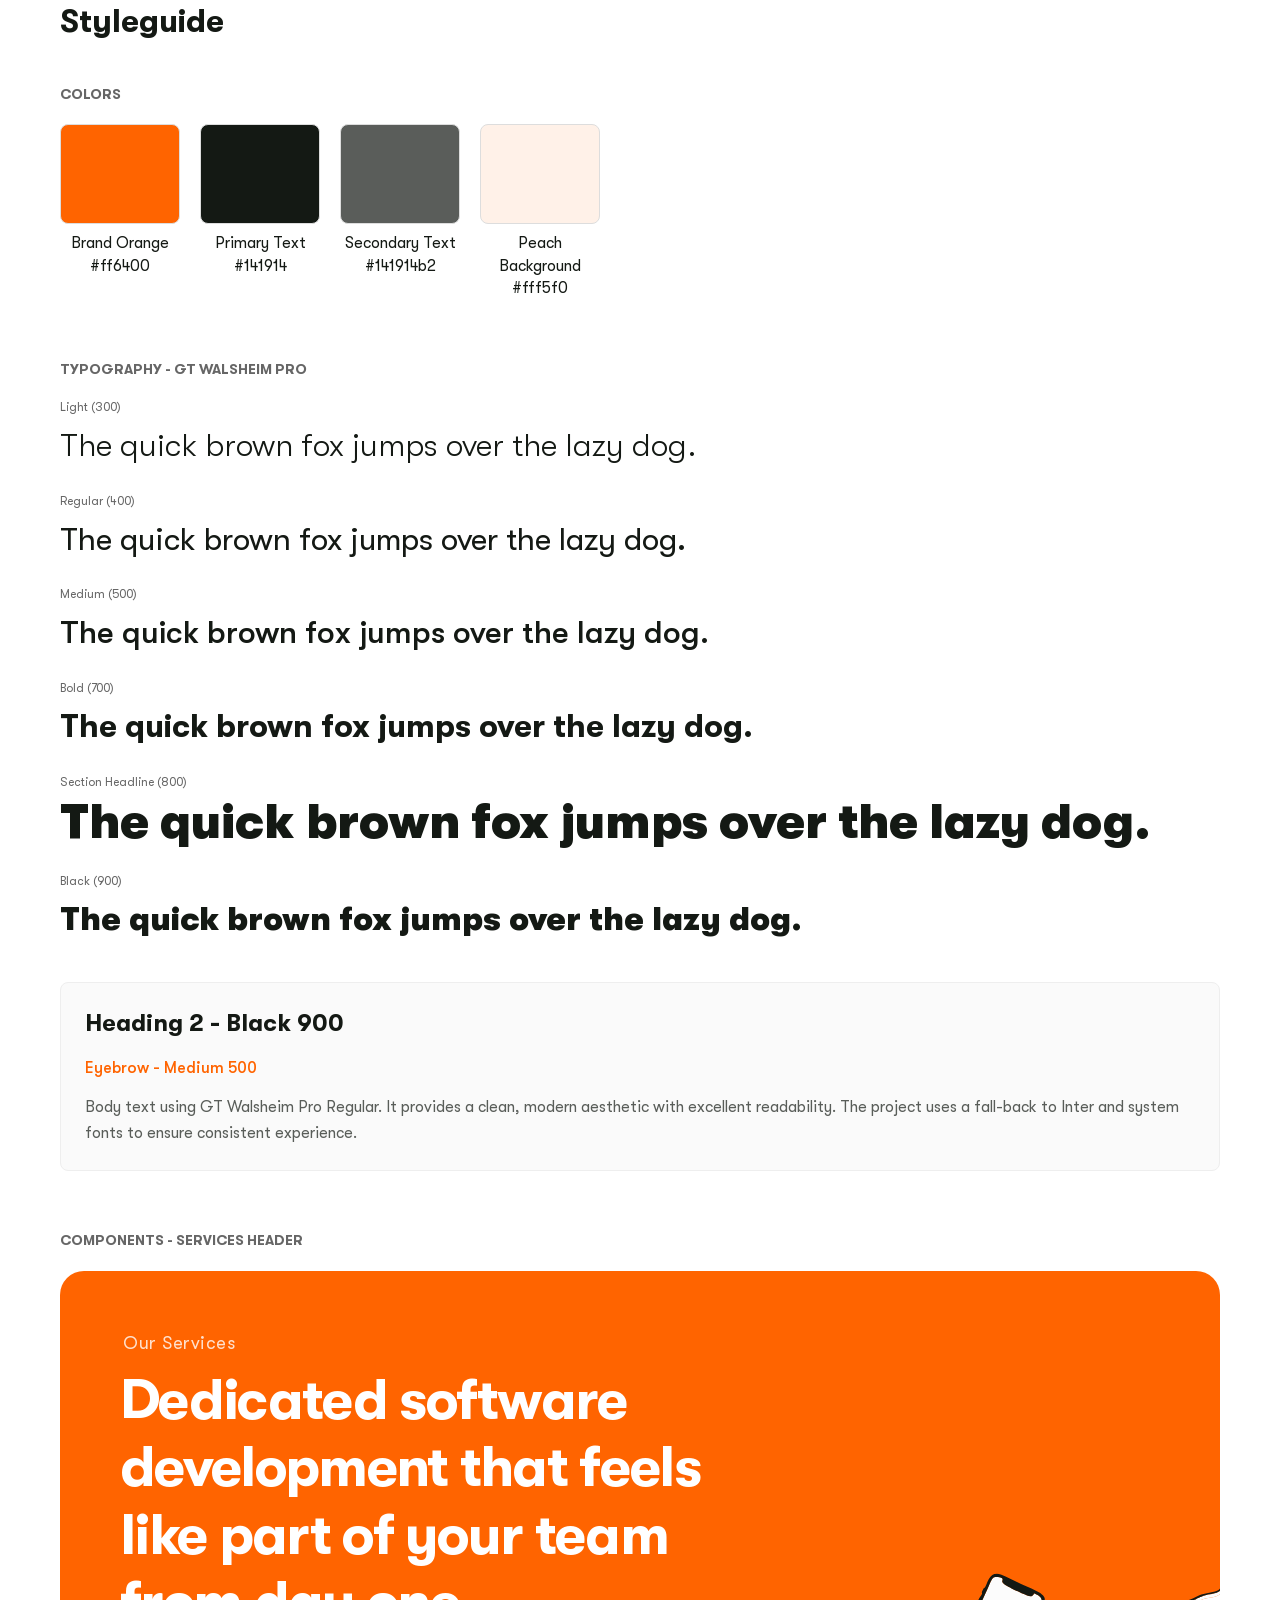
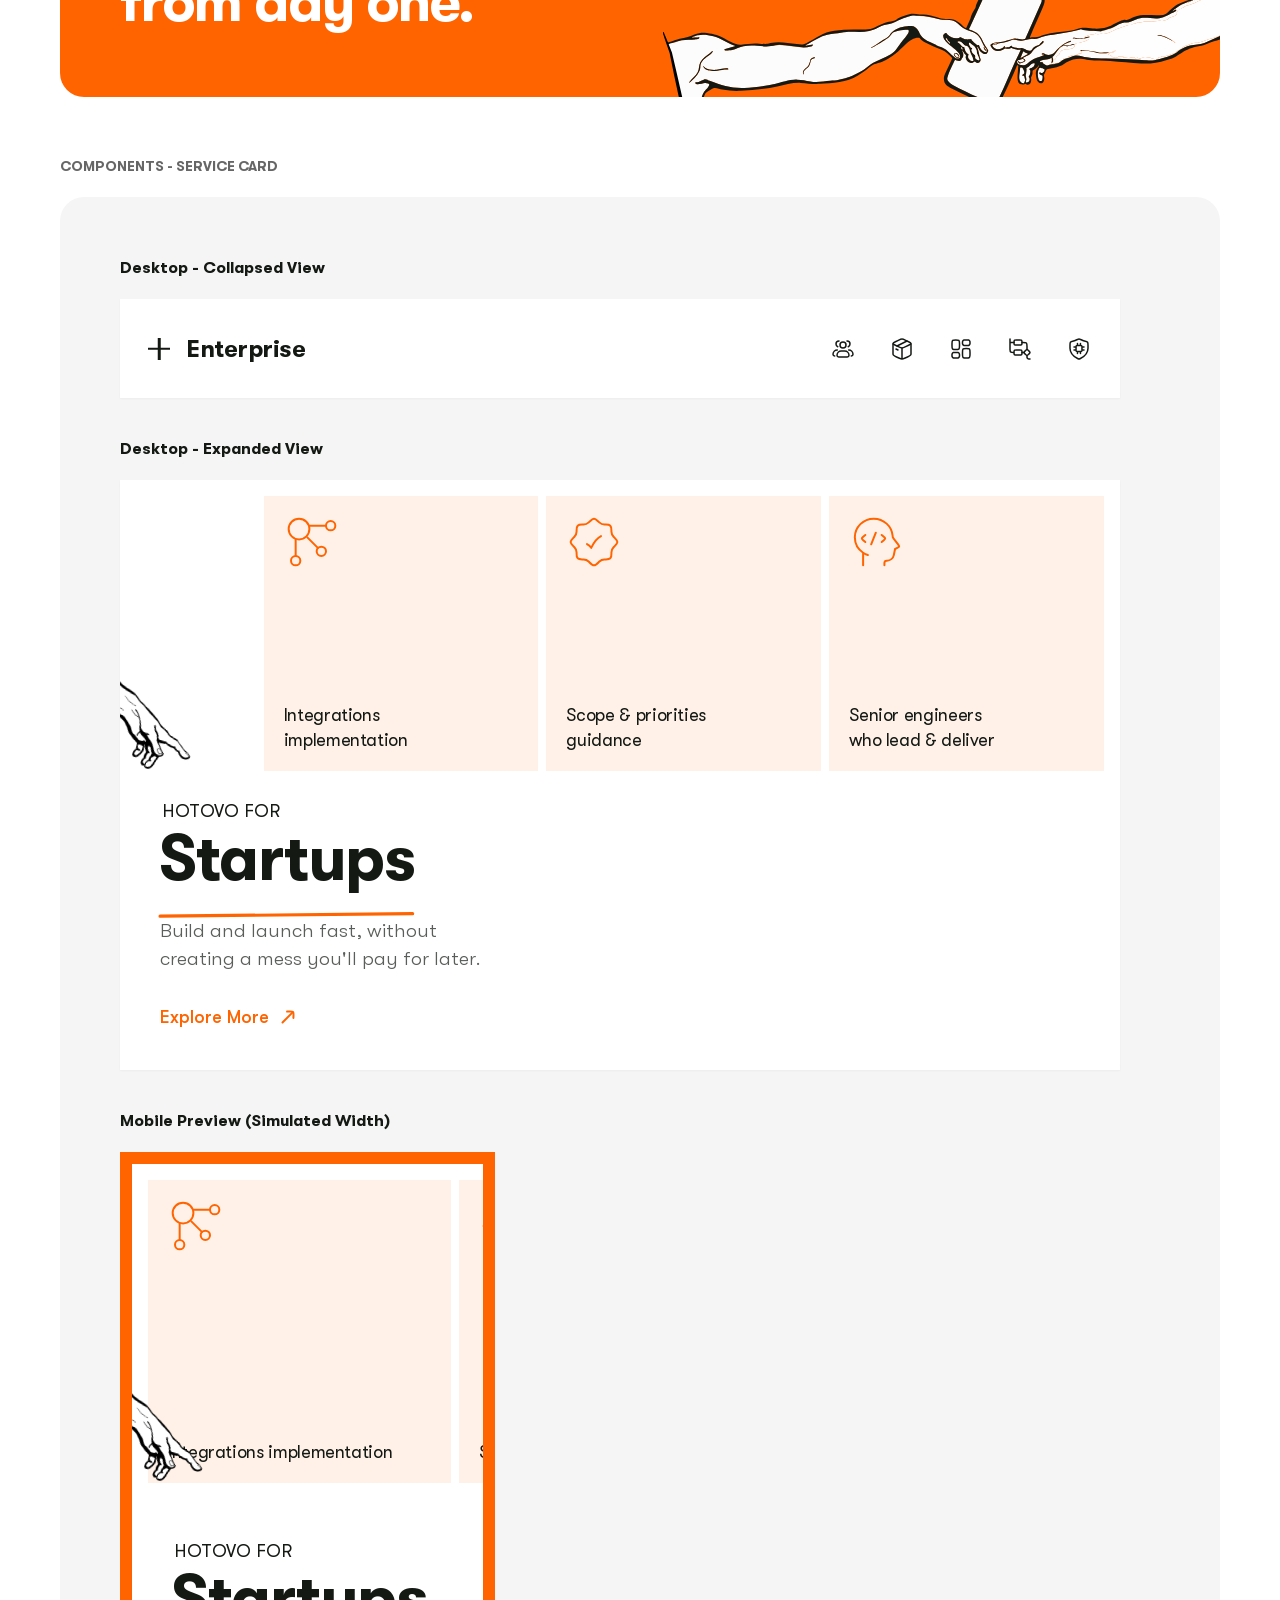
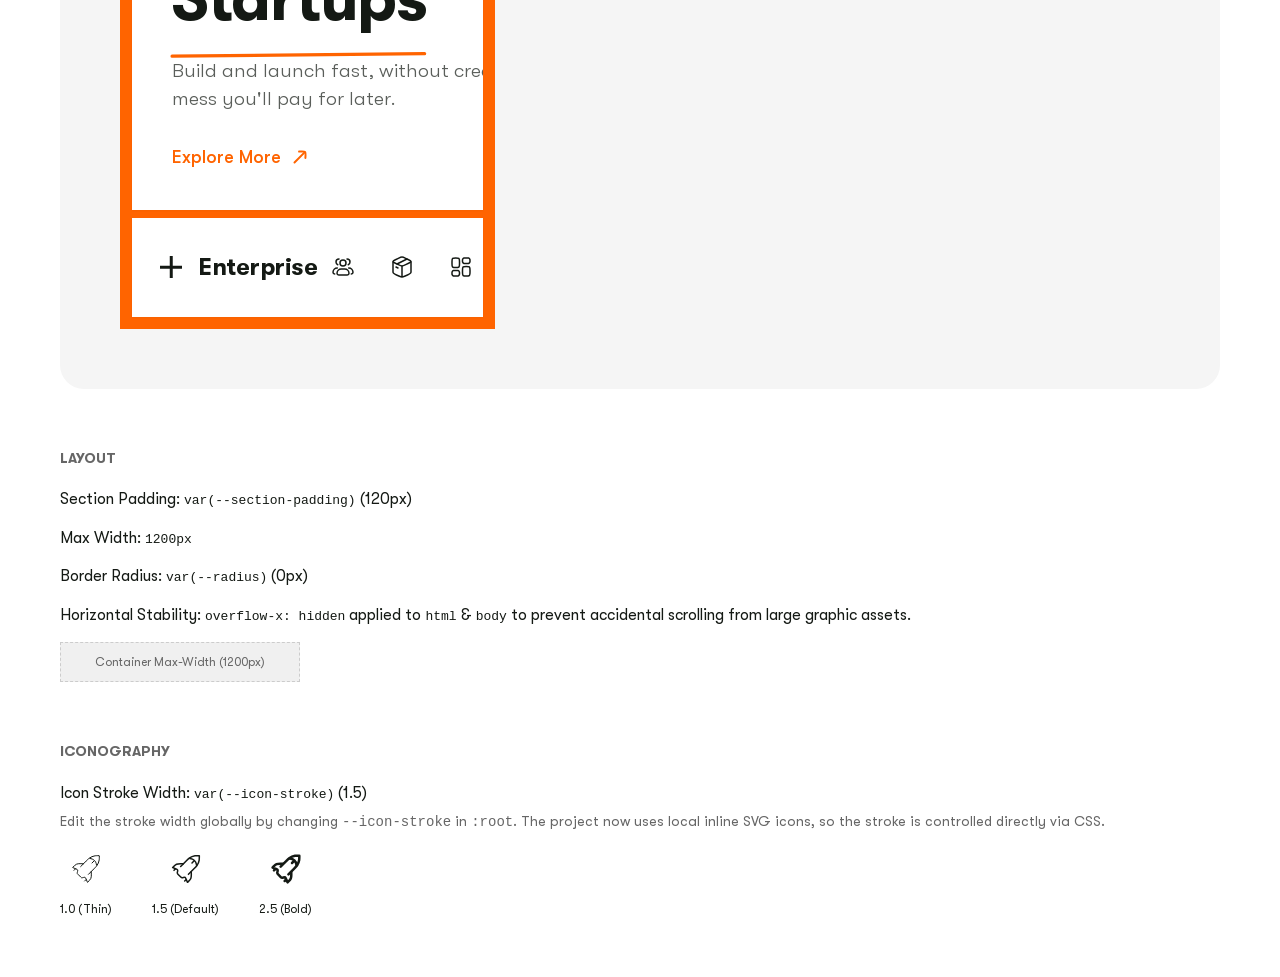
==== styleguide.html @ 2b681d63 "initial commit: Hotovo Web Prototypes" ====
<!DOCTYPE html>
<html lang="en">

<head>
    <meta charset="UTF-8">
    <meta name="viewport" content="width=device-width, initial-scale=1.0">
    <title>Styleguide - Hotovo Service Card</title>
    <link rel="stylesheet" href="styles.css">
    <style>
        .styleguide-section {
            margin-bottom: 60px;
        }

        .color-palette {
            display: flex;
            gap: 20px;
            margin-top: 20px;
        }

        .color-swatch {
            width: 120px;
            text-align: center;
        }

        .color-box {
            width: 100%;
            height: 100px;
            border-radius: 8px;
            border: 1px solid #ddd;
            margin-bottom: 8px;
        }

        .color-box.orange {
            background: var(--brand-orange);
        }

        .color-box.primary {
            background: var(--content-primary);
        }

        .color-box.secondary {
            background: var(--content-secondary);
        }

        .color-box.peach {
            background: var(--bg-peach);
        }

        .preview-container {
            background: #f5f5f5;
            padding: 60px;
            border-radius: 24px;
            display: flex;
            flex-direction: column;
            gap: 40px;
            align-items: center;
        }

        h1 {
            margin-bottom: 40px;
        }

        h3 {
            margin-bottom: 20px;
            color: #666;
            font-size: 14px;
            text-transform: uppercase;
        }
    </style>
</head>

<body>
    <div class="container">
        <h1>Styleguide</h1>

        <section class="styleguide-section">
            <h3>Colors</h3>
            <div class="color-palette">
                <div class="color-swatch">
                    <div class="color-box orange"></div>
                    <p>Brand Orange<br>#ff6400</p>
                </div>
                <div class="color-swatch">
                    <div class="color-box primary"></div>
                    <p>Primary Text<br>#141914</p>
                </div>
                <div class="color-swatch">
                    <div class="color-box secondary"></div>
                    <p>Secondary Text<br>#141914b2</p>
                </div>
                <div class="color-swatch">
                    <div class="color-box peach"></div>
                    <p>Peach Background<br>#fff5f0</p>
                </div>
            </div>
        </section>

        <section class="styleguide-section">
            <h3>Typography - GT Walsheim Pro</h3>
            <div style="margin-top: 20px; display: flex; flex-direction: column; gap: 24px;">
                <div>
                    <p style="font-size: 12px; color: #666; margin-bottom: 8px;">Light (300)</p>
                    <div style="font-weight: 300; font-size: 32px;">The quick brown fox jumps over the lazy dog.</div>
                </div>
                <div>
                    <p style="font-size: 12px; color: #666; margin-bottom: 8px;">Regular (400)</p>
                    <div style="font-weight: 400; font-size: 32px;">The quick brown fox jumps over the lazy dog.</div>
                </div>
                <div>
                    <p style="font-size: 12px; color: #666; margin-bottom: 8px;">Medium (500)</p>
                    <div style="font-weight: 500; font-size: 32px;">The quick brown fox jumps over the lazy dog.</div>
                </div>
                <div>
                    <p style="font-size: 12px; color: #666; margin-bottom: 8px;">Bold (700)</p>
                    <div style="font-weight: 700; font-size: 32px;">The quick brown fox jumps over the lazy dog.</div>
                </div>
                <div>
                    <p style="font-size: 12px; color: #666; margin-bottom: 8px;">Section Headline (800)</p>
                    <div style="font-weight: 800; font-size: 48px; line-height: 1.05;">The quick brown fox jumps over the lazy dog.</div>
                </div>
                <div>
                    <p style="font-size: 12px; color: #666; margin-bottom: 8px;">Black (900)</p>
                    <div style="font-weight: 900; font-size: 32px;">The quick brown fox jumps over the lazy dog.</div>
                </div>
            </div>

            <div style="margin-top: 40px; padding: 24px; background: #fafafa; border-radius: 8px; border: 1px solid #eee;">
                <h2 style="margin-bottom: 16px;">Heading 2 - Black 900</h2>
                <h4 style="margin-bottom: 16px; font-weight: 500; color: var(--brand-orange);">Eyebrow - Medium 500</h4>
                <p style="line-height: 1.6; color: var(--content-secondary);">
                    Body text using GT Walsheim Pro Regular. It provides a clean, modern aesthetic with excellent readability. 
                    The project uses a fall-back to Inter and system fonts to ensure consistent experience.
                </p>
            </div>
        </section>

        <section class="styleguide-section">
            <h3>Components - Services Header</h3>
            <div style="background: var(--brand-orange); padding: 60px; border-radius: 24px; overflow: hidden; position: relative;">
                <div style="max-width: 600px; position: relative; z-index: 2;">
                    <span class="eyebrow white">Our Services</span>
                    <h2 class="section-headline white">Dedicated software development that feels like part of your team from day one.</h2>
                </div>
                <div style="position: absolute; right: -50px; bottom: -20px; opacity: 1; transform: rotate(-10deg);">
                    <img src="assets/peaking-hands-vector.svg" alt="" style="width: 600px;">
                </div>
            </div>
        </section>

        <section class="styleguide-section">
            <h3>Components - Service Card</h3>
            <div class="preview-container">
                <div style="width: 100%;">
                    <h4 style="margin-bottom: 20px;">Desktop - Collapsed View</h4>
                    <article class="service" data-audience="enterprise" data-theme="blue" style="max-width: 1000px;">
                        <button class="service-header" aria-expanded="false">
                            <span class="service-header-title">
                                <span class="plus" aria-hidden="true"></span>
                                <span class="service-label">Enterprise</span>
                            </span>
                            <span class="service-icons" aria-hidden="true">
                                <span class="mini-tile"><i class="hgi hgi-stroke hgi-rounded hgi-user-group-03"></i></span>
                                <span class="mini-tile"><i class="hgi hgi-stroke hgi-rounded hgi-package"></i></span>
                                <span class="mini-tile"><i class="hgi hgi-stroke hgi-rounded hgi-dashboard-square-02"></i></span>
                                <span class="mini-tile"><i class="hgi hgi-stroke hgi-rounded hgi-workflow-square-01"></i></span>
                                <span class="mini-tile"><i class="hgi hgi-stroke hgi-rounded hgi-ai-security-01"></i></span>
                            </span>
                        </button>
                    </article>
                </div>

                <div style="width: 100%;">
                    <h4 style="margin-bottom: 20px;">Desktop - Expanded View</h4>
                    <article class="service is-expanded" data-audience="startups" data-theme="orange" style="max-width: 1000px;">
                        <div class="service-body">
                            <div class="service-grid">
                                <div class="service-intro">
                                    <img class="hand" src="assets/hand.png" alt="">
                                    <div class="eyebrow">HOTOVO FOR</div>
                                    <h2 class="headline">Startups<svg class="stroke-svg" viewBox="0 0 201.65 21.6503"><path class="stroke-path" d="M0 12 L200 10" stroke="currentColor" stroke-width="2.5" stroke-linecap="round" /></svg></h2>
                                    <p class="description">Build and launch fast, without creating a mess you'll pay for later.</p>
                                    <a href="#" class="explore-btn">Explore More <i class="hgi hgi-stroke hgi-rounded hgi-arrow-up-right-01"></i></a>
                                </div>
                                <div class="tile tile-1"><i class="hgi hgi-stroke hgi-rounded hgi-chart-relationship"></i><span>Integrations<br>implementation</span></div>
                                <div class="tile tile-2"><i class="hgi hgi-stroke hgi-rounded hgi-checkmark-badge-01"></i><span>Scope &amp; priorities<br>guidance</span></div>
                                <div class="tile tile-3"><i class="hgi hgi-stroke hgi-rounded hgi-developer"></i><span>Senior engineers<br>who lead &amp; deliver</span></div>
                            </div>
                        </div>
                    </article>
                </div>

                <div style="width: 100%;">
                    <h4 style="margin-bottom: 20px;">Mobile Preview (Simulated Width)</h4>
                    <div style="max-width: 375px; background: #ff6400; padding: 12px; border-radius: 0;">
                        <article class="service is-expanded" data-audience="startups" data-theme="orange">
                            <div class="service-body">
                                <div class="service-grid">
                                    <div class="service-intro">
                                        <img class="hand" src="assets/hand.png" alt="">
                                        <div class="eyebrow">HOTOVO FOR</div>
                                        <h2 class="headline">Startups<svg class="stroke-svg" viewBox="0 0 201.65 21.6503"><path class="stroke-path" d="M0 12 L200 10" stroke="currentColor" stroke-width="2.5" stroke-linecap="round" /></svg></h2>
                                        <p class="description">Build and launch fast, without creating a mess you'll pay for later.</p>
                                        <a href="#" class="explore-btn">Explore More <i class="hgi hgi-stroke hgi-rounded hgi-arrow-up-right-01"></i></a>
                                    </div>
                                    <div class="tile"><i class="hgi hgi-stroke hgi-rounded hgi-chart-relationship"></i><span>Integrations implementation</span></div>
                                    <div class="tile"><i class="hgi hgi-stroke hgi-rounded hgi-checkmark-badge-01"></i><span>Scope &amp; priorities guidance</span></div>
                                    <div class="tile"><i class="hgi hgi-stroke hgi-rounded hgi-developer"></i><span>Senior engineers who lead &amp; deliver</span></div>
                                </div>
                            </div>
                        </article>
                        
                        <article class="service" data-audience="enterprise" data-theme="blue" style="margin-top: 8px;">
                            <button class="service-header" aria-expanded="false">
                                <span class="service-header-title">
                                    <span class="plus" aria-hidden="true"></span>
                                    <span class="service-label">Enterprise</span>
                                </span>
                                <span class="service-icons" aria-hidden="true">
                                    <span class="mini-tile"><i class="hgi hgi-stroke hgi-rounded hgi-user-group-03"></i></span>
                                    <span class="mini-tile"><i class="hgi hgi-stroke hgi-rounded hgi-package"></i></span>
                                    <span class="mini-tile"><i class="hgi hgi-stroke hgi-rounded hgi-dashboard-square-02"></i></span>
                                </span>
                            </button>
                        </article>
                    </div>
                </div>
            </div>
        </section>
            <section class="styleguide-section">
                <h3>Layout</h3>
                <div style="margin-top: 20px; display: flex; flex-direction: column; gap: 16px;">
                    <p>Section Padding: <code>var(--section-padding)</code> (120px)</p>
                    <p>Max Width: <code>1200px</code></p>
                    <p>Border Radius: <code>var(--radius)</code> (0px)</p>
                    <p>Horizontal Stability: <code>overflow-x: hidden</code> applied to <code>html</code> &amp; <code>body</code> to prevent accidental scrolling from large graphic assets.</p>
                    <div
                        style="height: 40px; width: 240px; background: #f0f0f0; border: 1px dashed #ccc; border-radius: var(--radius); display: flex; align-items: center; justify-content: center; color: #666; font-size: 12px;">
                        Container Max-Width (1200px)
                    </div>
                </div>
            </section>

            <section class="styleguide-section">
                <h3>Iconography</h3>
                <div style="margin-top: 20px;">
                    <p>Icon Stroke Width: <code>var(--icon-stroke)</code> (1.5)</p>
                    <p style="font-size: 14px; color: #666; margin-top: 8px;">
                        Edit the stroke width globally by changing <code>--icon-stroke</code> in <code>:root</code>.
                        The project now uses local inline SVG icons, so the stroke is controlled directly via CSS.
                    </p>
                    <div style="display: flex; gap: 40px; margin-top: 20px; align-items: center;">
                        <div style="text-align: center;">
                            <div style="font-size: 32px;"><i class="hgi hgi-stroke hgi-rounded hgi-rocket" style="--icon-stroke: 1;"></i></div>
                            <p style="font-size: 12px; margin-top: 4px;">1.0 (Thin)</p>
                        </div>
                        <div style="text-align: center;">
                            <div style="font-size: 32px;"><i class="hgi hgi-stroke hgi-rounded hgi-rocket" style="--icon-stroke: 1.5;"></i></div>
                            <p style="font-size: 12px; margin-top: 4px;">1.5 (Default)</p>
                        </div>
                        <div style="text-align: center;">
                            <div style="font-size: 32px;"><i class="hgi hgi-stroke hgi-rounded hgi-rocket" style="--icon-stroke: 2.5;"></i></div>
                            <p style="font-size: 12px; margin-top: 4px;">2.5 (Bold)</p>
                        </div>
                    </div>
                </div>
            </section>
        </div>
        <script src="assets/hugeicons.js"></script>
    </body>

</html>
---- styles.css ----
@font-face {
    font-family: 'GT Walsheim Pro';
    src: url('./assets/font/%20GT%20Walsheim%20Pro%20-nolicense/GTWalsheimPro-Thin.ttf') format('truetype');
    font-weight: 100;
    font-style: normal;
}

@font-face {
    font-family: 'GT Walsheim Pro';
    src: url('./assets/font/%20GT%20Walsheim%20Pro%20-nolicense/GTWalsheimPro-Light.ttf') format('truetype');
    font-weight: 300;
    font-style: normal;
}

@font-face {
    font-family: 'GT Walsheim Pro';
    src: url('./assets/font/%20GT%20Walsheim%20Pro%20-nolicense/GTWalsheimPro-Regular.ttf') format('truetype');
    font-weight: 400;
    font-style: normal;
}

@font-face {
    font-family: 'GT Walsheim Pro';
    src: url('./assets/font/%20GT%20Walsheim%20Pro%20-nolicense/GTWalsheimPro-Medium.ttf') format('truetype');
    font-weight: 500;
    font-style: normal;
}

@font-face {
    font-family: 'GT Walsheim Pro';
    src: url('./assets/font/%20GT%20Walsheim%20Pro%20-nolicense/GTWalsheimPro-Bold.ttf') format('truetype');
    font-weight: 700;
    font-style: normal;
}

@font-face {
    font-family: 'GT Walsheim Pro';
    src: url('./assets/font/%20GT%20Walsheim%20Pro%20-nolicense/GTWalsheimPro-Black.ttf') format('truetype');
    font-weight: 900;
    font-style: normal;
}

@font-face {
    font-family: 'GT Walsheim Pro Ultra';
    src: url('./assets/font/%20GT%20Walsheim%20Pro%20-nolicense/GTWalsheimPro-UltraBold.ttf') format('truetype');
    font-weight: 800;
    font-style: normal;
}

:root {
    --brand-orange: #ff6400;
    --content-primary: #141914;
    --content-secondary: rgba(20, 25, 20, 0.7);
    --bg-white: #ffffff;
    --bg-peach: #fff1e8;
    --bg-chip: #f3f3f3;
    --border: rgba(20, 25, 20, 0.08);
    --radius: 0px;
    --font: 'GT Walsheim Pro', system-ui, -apple-system, sans-serif;
    --font-display: 'GT Walsheim Pro Ultra', 'GT Walsheim Pro', 'Inter', system-ui, -apple-system, sans-serif;
    --section-padding: 120px;
    --icon-stroke: 2;
    --icon-stroke-small: 1.5;
}

* {
    margin: 0;
    padding: 0;
    box-sizing: border-box;
}

html,
body {
    margin: 0;
    padding: 0;
    overflow-x: hidden;
    width: 100%;
    position: relative;
}

body {
    font-family: var(--font);
    color: var(--content-primary);
    background: #ffffff;
    line-height: 1.4;
    -webkit-font-smoothing: antialiased;
    min-height: 100vh;
}

body,
button,
input,
textarea,
select {
    font-family: var(--font);
}

.hero {
    min-height: 420px;
    background: #141914;
    display: flex;
    align-items: center;
    padding: 80px 0 96px;
}

.hero-container {
    width: 100%;
}

.services-section {
    background: var(--section-bg, #ffffff);
    transition: background 0.5s ease;
    padding: var(--section-padding) 0 180px;
}

.services-header-intro {
    padding-bottom: 20px;
    position: relative;
    overflow: visible;
}

.header-container {
    position: relative;
    z-index: 2;
}

.header-content {
    max-width: 900px;
    position: relative;
    z-index: 5;
    will-change: transform;
    padding-top: 16px;
}

.services-metrics {
    position: relative;
    z-index: 2;
    padding: 24px 0 0;
    display: flex;
    justify-content: space-between;
    align-items: flex-end;
    gap: 32px;
}

.metrics-copy {
    flex: 0 0 40%;
    max-width: 40%;
}

.metrics-kicker {
    font-family: var(--font);
    font-size: 13px;
    font-weight: 500;
    letter-spacing: 0.14em;
    text-transform: uppercase;
    color: rgba(255, 255, 255, 0.58);
    margin-bottom: 14px;
}

.metrics-headline {
    color: #ffffff;
    font-family: var(--font);
    font-size: 40px;
    line-height: 1.2;
    letter-spacing: -0.02em;
    font-weight: 600;
    max-width: 16ch;
    margin: 0;
}

.metrics-grid {
    display: grid;
    grid-template-columns: repeat(3, minmax(0, 1fr));
    gap: 16px;
    align-items: end;
    flex: 0 0 60%;
    max-width: 640px;
}

.metric-card {
    min-height: 148px;
    display: flex;
    flex-direction: column;
    justify-content: flex-end;
}

.metric-label {
    color: rgba(255, 255, 255, 0.72);
    font-family: var(--font);
    font-size: 15px;
    line-height: 1.35;
    margin-bottom: 16px;
}

.metric-value {
    display: flex;
    align-items: baseline;
    gap: 10px;
    color: var(--brand-orange);
    font-family: var(--font);
    font-size: 56px;
    line-height: 0.92;
    letter-spacing: -0.01em;
    font-weight: 700;
}

.count-up {
    display: inline-block;
    min-width: 0em;
}

.metric-unit {
    font-size: 32px;
    font-weight: 400;
}

.eyebrow.white {
    color: rgba(255, 255, 255, 0.8);
}

.section-headline {
    font-family: var(--font);
    font-size: 48px;
    font-weight: 600;
    line-height: 1.05;
    letter-spacing: -0.03em;
    margin-top: 12px;
}

.section-headline.white {
    color: #ffffff;
    font-size: 56px;
    line-height: 1.2;
}

.header-visual {
    position: relative;
    height: 320px;
    margin-top: -18px;
    pointer-events: none;
    z-index: 10;
}

.hands-container {
    position: absolute;
    width: 100%;
    left: 50%;
    transform: translateX(-50%);
    bottom: -80px;
    height: 400px;
    display: flex;
    justify-content: center;
    align-items: flex-end;
    will-change: transform;
}

.hands-graphic {
    width: 1600px;
    max-width: none;
    height: auto;
    position: absolute;
    bottom: 0;
    left: 50%;
    transform: translateX(-50%);
}

.services-section[data-theme="orange"] {
    --section-bg: #ff6400;
}

.services-section[data-theme="blue"] {
    --section-bg: #00b9ff;
}

.services-section[data-theme="yellow"] {
    --section-bg: #ffcc00;
}

.our-work {
    min-height: 400px;
    background: #E7DEDB;
}

.service[data-theme="orange"] .tile {
    background: #fff1e8;
}

.service[data-theme="blue"] .tile {
    background: #ebf9ff;
}

.service[data-theme="yellow"] .tile {
    background: #fff8d9;
}

.service[data-theme="orange"] .explore-btn {
    color: #ff6400;
}

.service[data-theme="blue"] .explore-btn {
    color: #00b9ff;
}

.service[data-theme="yellow"] .explore-btn {
    color: #e6a900;
}

.service[data-theme="orange"] .stroke {
    filter: none;
}

.service[data-theme="blue"] .stroke {
    filter: hue-rotate(165deg) saturate(2);
}

.service[data-theme="yellow"] .stroke {
    filter: hue-rotate(30deg) saturate(1.4) brightness(1.1);
}

.container {
    max-width: 1200px;
    margin: 0 auto;
    padding: 0 20px;
}

.services {
    display: flex;
    flex-direction: column;
    gap: 8px;
    will-change: transform;
    position: relative;
    z-index: 20;
}

.service {
    background: var(--bg-white);
    border-radius: var(--radius);
    overflow: hidden;
    box-shadow: 0 1px 2px rgba(0, 0, 0, 0.04);
}

/* Header (collapsed row) */
.service-header {
    width: 100%;
    background: none;
    border: none;
    cursor: pointer;
    display: grid;
    grid-template-rows: 1fr;
    align-items: center;
    justify-content: space-between;
    grid-template-columns: 1fr auto;
    padding: 24px 16px 24px 28px;
    font-family: inherit;
    color: var(--content-primary);
    transition: padding 0.35s ease, max-height 0.35s ease, opacity 0.25s ease;
    overflow: hidden;
    max-height: 120px;
}

.service-header:hover {
    background: none;
}

.service:not(.is-expanded) .service-header:hover {
    padding-top: 36px;
    padding-bottom: 36px;
}

.is-expanded .service-header {
    max-height: 0;
    padding-top: 0;
    padding-bottom: 0;
    opacity: 0;
    pointer-events: none;
}

.service-header-title {
    display: flex;
    align-items: center;
    gap: 16px;
}

.plus {
    position: relative;
    width: 22px;
    height: 22px;
    flex-shrink: 0;
    transition: transform 0.45s cubic-bezier(0.22, 1, 0.36, 1);
}

.service:not(.is-expanded) .service-header:hover .plus {
    transform: rotate(180deg);
}

.plus::before,
.plus::after {
    content: "";
    position: absolute;
    background: var(--content-primary);
    left: 50%;
    top: 50%;
    transform: translate(-50%, -50%);
}

.plus::before {
    width: 22px;
    height: 2.5px;
}

.plus::after {
    width: 2.5px;
    height: 22px;
}


.service-label {
    font-family: var(--font);
    font-size: 24px;
    font-weight: 600;
    letter-spacing: -0.02em;
}

.service-icons {
    display: flex;
    gap: 8px;
}

.mini-tile {
    width: 51px;
    height: 51px;
    background: none;
    border-radius: 0;
    display: flex;
    align-items: center;
    justify-content: center;
}

.hgi-icon {
    display: inline-block;
    width: 1em;
    height: 1em;
    flex-shrink: 0;
    color: inherit;
}

.hgi-icon [stroke] {
    stroke: currentColor;
    stroke-width: var(--icon-stroke, 1.5);
    vector-effect: non-scaling-stroke;
}

.hgi-icon [fill]:not([fill="none"]) {
    fill: currentColor;
}

.mini-tile img,
.mini-tile i,
.mini-tile .hgi-icon {
    --icon-stroke: var(--icon-stroke-small);
    width: 24px;
    height: 24px;
    font-size: 24px;
    line-height: 1;
    color: var(--content-primary);
}


.tile i,
.tile .hgi-icon {
    font-size: 56px;
    line-height: 1;
    color: var(--brand-orange);
}

.explore-btn i,
.explore-btn .hgi-icon {
    font-size: 22px;
    line-height: 1;
    margin-left: 2px;
    color: inherit;
    transition: transform 0.2s ease;
}

.explore-btn:hover i,
.explore-btn:hover .hgi-icon {
    transform: translate(2px, -2px);
}

.service[data-theme="blue"] .tile i,
.service[data-theme="blue"] .tile .hgi-icon {
    color: #00b9ff;
}

.service[data-theme="yellow"] .tile i,
.service[data-theme="yellow"] .tile .hgi-icon {
    color: #e6a900;
}

.service[data-theme="orange"] .tile i,
.service[data-theme="orange"] .tile .hgi-icon {
    color: #ff6400;
}

/* Body (expanded) */
.service-body {
    display: grid;
    grid-template-rows: 0fr;
    transition: grid-template-rows 0.45s ease;
}

.service-body>* {
    overflow: hidden;
}

.is-expanded .service-body {
    grid-template-rows: 1fr;
}

.service-grid .tile {
    transform-origin: top right;
    transform: scale(0.1);
    opacity: 0;
    transition: transform 0.5s cubic-bezier(0.22, 1, 0.36, 1), opacity 0.32s ease;
    transition-delay: var(--tile-delay, 0s);
}

.is-expanded .service-grid .tile {
    transform: scale(1);
    opacity: 1;
}

.service-grid .service-intro {
    opacity: 0;
    transition: opacity 0.3s ease 0.15s;
}

.is-expanded .service-grid .service-intro {
    opacity: 1;
}

.service-grid {
    display: grid;
    grid-template-columns: repeat(4, 1fr);
    grid-template-rows: 1fr 1fr;
    gap: 8px;
    padding: 16px;
    background: var(--bg-white);
    position: relative;
}

.service-grid .tile-1 {
    grid-column: 2;
    grid-row: 1;
}

.service-grid .tile-2 {
    grid-column: 3;
    grid-row: 1;
}

.service-grid .tile-3 {
    grid-column: 4;
    grid-row: 1;
}

.service-grid .tile-4 {
    grid-column: 3;
    grid-row: 2;
}

.service-grid .tile-5 {
    grid-column: 4;
    grid-row: 2;
}

.service-intro {
    grid-column: 1 / span 2;
    grid-row: 2;
    position: relative;
    padding: 20px 24px 24px;
    display: flex;
    flex-direction: column;
    justify-content: flex-end;
    align-items: flex-start;
}

.hand {
    position: absolute;
    left: 22px;
    top: 52px;
    width: 110px;
    height: auto;
    transform: translateY(0) rotate(14.3deg) scaleX(-1);
    transform-origin: 20% 15%;
    pointer-events: none;
    z-index: 1;
    opacity: 0;
    transition: transform 0.55s cubic-bezier(0.22, 1, 0.36, 1) 0.12s, opacity 0.3s ease 0.12s;
}

.service-intro>.hand {
    top: auto;
    bottom: calc(100% + 18px);
}

.is-expanded .service-intro>.hand {
    opacity: 1;
    transform: translateY(14px) rotate(14.3deg) scaleX(-1);
}

.eyebrow {
    font-size: 18px;
    font-weight: 400;
    letter-spacing: 0.03em;
    margin-bottom: 0px;
    padding-left: 3px;
}

.headline {
    position: relative;
    display: inline-block;
    font-family: var(--font);
    font-size: 64px;
    font-weight: 600;
    letter-spacing: -0.02em;
    line-height: 1.1;
    margin-bottom: 10px;
}

.stroke-svg {
    position: absolute;
    left: 0;
    bottom: -34px;
    width: 100%;
    pointer-events: none;
    overflow: visible;
}

.stroke-path {
    stroke-width: 2.5px;
    stroke-dasharray: 202;
    stroke-dashoffset: 202;
    transition: stroke-dashoffset 0s;
}

.is-expanded .stroke-path {
    stroke-dashoffset: 0;
    transition: stroke-dashoffset 0.6s cubic-bezier(0.4, 0, 0.2, 1) 0.75s;
}

.service[data-theme="orange"] .stroke-svg {
    color: #ff6400;
}

.service[data-theme="blue"] .stroke-svg {
    color: #00b9ff;
}

.service[data-theme="yellow"] .stroke-svg {
    color: #ffcc00;
}

.description {
    font-size: 20px;
    font-weight: 300;
    color: var(--content-secondary);
    line-height: 1.4;
    margin-bottom: 16px;
    margin-top: 12px;
    max-width: 35ch;
}

.explore-btn {
    display: inline-flex;
    align-items: center;
    gap: 6px;
    color: var(--brand-orange);
    text-decoration: none;
    font-size: 18px;
    font-weight: 500;
    align-self: flex-start;
    padding-top: 16px;
}

.explore-btn img {
    width: 24px;
    height: 24px;
    transition: transform 0.2s ease;
}

.explore-btn:hover img {
    transform: translate(2px, -2px);
}

/* Big tiles */
.tile {
    aspect-ratio: 1 / 1;
    background: var(--bg-peach);
    border-radius: 0;
    padding: 18px 20px;
    display: flex;
    flex-direction: column;
    justify-content: space-between;
    align-items: flex-start;
}

.tile img {
    width: 40px;
    height: 40px;
}

.tile span {
    font-size: clamp(13px, 2vw, 18px);
    font-weight: 400;
    line-height: 1.4;
    letter-spacing: -0.02em;
    color: var(--content-primary);
    text-wrap: balance;
}

@media (max-width: 1200px) {
    .hero {
        min-height: 640px;
    }

    .section-headline {
        font-size: 44px;
    }

    .hands-graphic {
        width: 1200px;
    }

    .phone-mockup {
        width: 150px;
        height: 310px;
        bottom: 20px;
    }
}

@media (max-width: 860px) {
    .hero {
        min-height: auto;
        padding: 64px 0 72px;
    }

    .services-section {
        padding: 60px 0;
    }

    .services-metrics {
        flex-direction: column;
        align-items: stretch;
        padding-bottom: 32px;
    }

    .metrics-copy {
        flex: none;
        max-width: none;
    }

    .metrics-grid {
        flex: none;
        grid-template-columns: 1fr;
        gap: 10px;
    }

    .metrics-headline {
        max-width: 12ch;
    }

    .metric-card {
        min-height: auto;
    }

    .section-headline {
        font-size: 36px;
    }

    .header-visual {
        height: 240px;
        margin-top: 20px;
    }

    .hands-graphic {
        width: 1000px;
    }

    .service-header {
        padding: 20px 16px 20px 20px;
    }

    .service-label {
        font-size: 20px;
    }

    .service-icons {
        gap: 4px;
    }

    .mini-tile {
        width: 32px;
        height: 32px;
    }

    .mini-tile i,
    .mini-tile .hgi-icon {
        font-size: 18px;
    }

    .service-grid {
        display: flex;
        flex-direction: column;
        padding: 12px;
        gap: 6px;
    }

    .service-intro {
        order: -1;
        padding: 32px 20px 40px;
        text-align: left;
    }

    .headline {
        font-size: 64px;
    }

    .description {
        font-size: 18px;
        margin-bottom: 24px;

        br {
            display: none;
        }
    }

    .tile {
        flex-direction: row;
        align-items: center;
        aspect-ratio: auto;
        padding: 16px 20px;
        gap: 16px;
        justify-content: flex-start;
    }

    .tile i,
    .tile .hgi-icon {
        font-size: 28px;
        flex-shrink: 0;
    }

    .tile span {
        font-size: 16px;
        text-align: left;

        br {
            display: none;
        }
    }

    .hand {
        display: none;
    }
}

@media (max-width: 600px) {
    .hero {
        padding: 48px 0 56px;
    }

    .services-metrics {
        padding-bottom: 24px;
    }

    .metrics-kicker {
        font-size: 12px;
        margin-bottom: 12px;
    }

    .metrics-headline {
        font-size: 38px;
        max-width: 10ch;
    }

    .metric-label {
        font-size: 16px;
        margin-bottom: 14px;
    }

    .metric-value {
        font-size: 52px;
        gap: 8px;
    }

    .section-headline {
        font-size: 28px;
    }

    .header-visual {
        height: 180px;
    }

    .hands-graphic {
        width: 800px;
    }

    .headline {
        font-size: 64px;
    }

    .service-intro {
        padding: 24px 16px 32px;
    }

    .service-header {
        padding: 16px 12px;
    }

    .service-label {
        font-size: 18px;
    }

    .plus {
        width: 18px;
        height: 18px;
    }

    .plus::before {
        width: 18px;
        height: 2px;
    }

    .plus::after {
        width: 2px;
        height: 18px;
    }
}
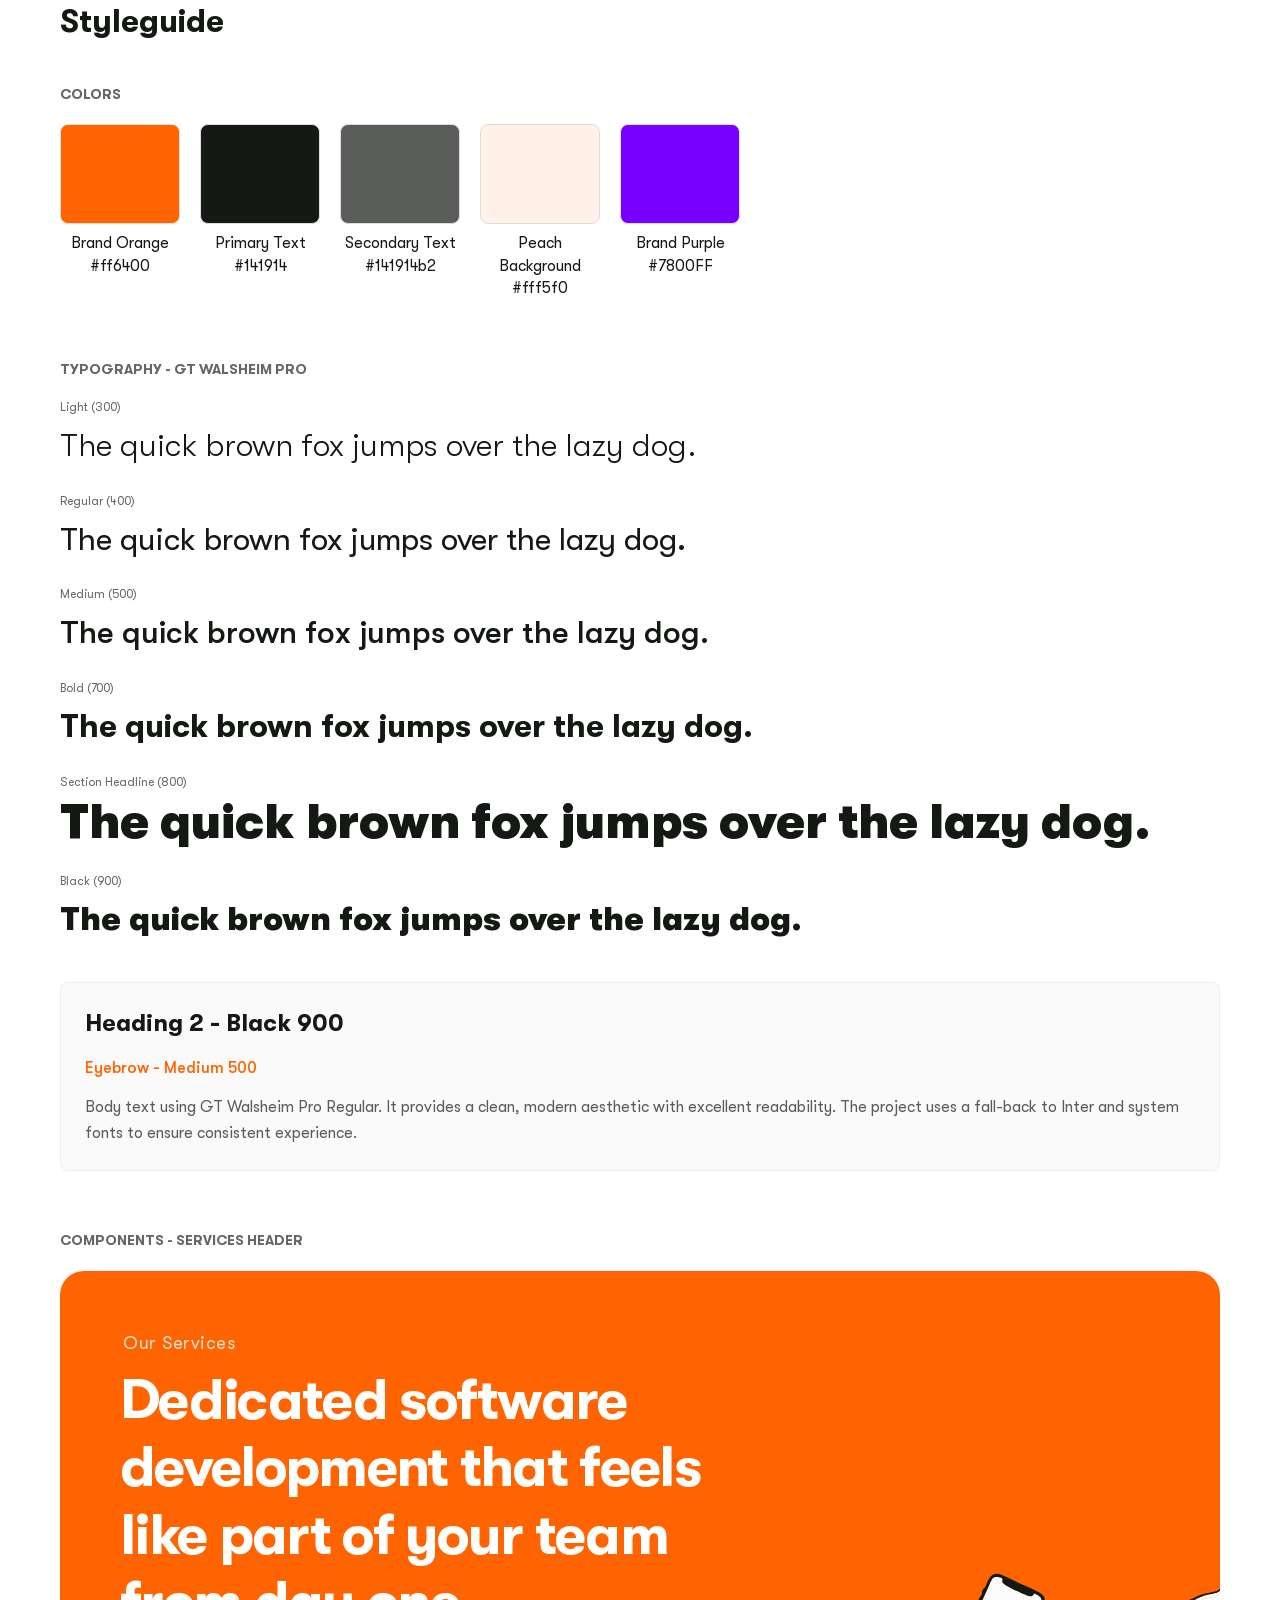
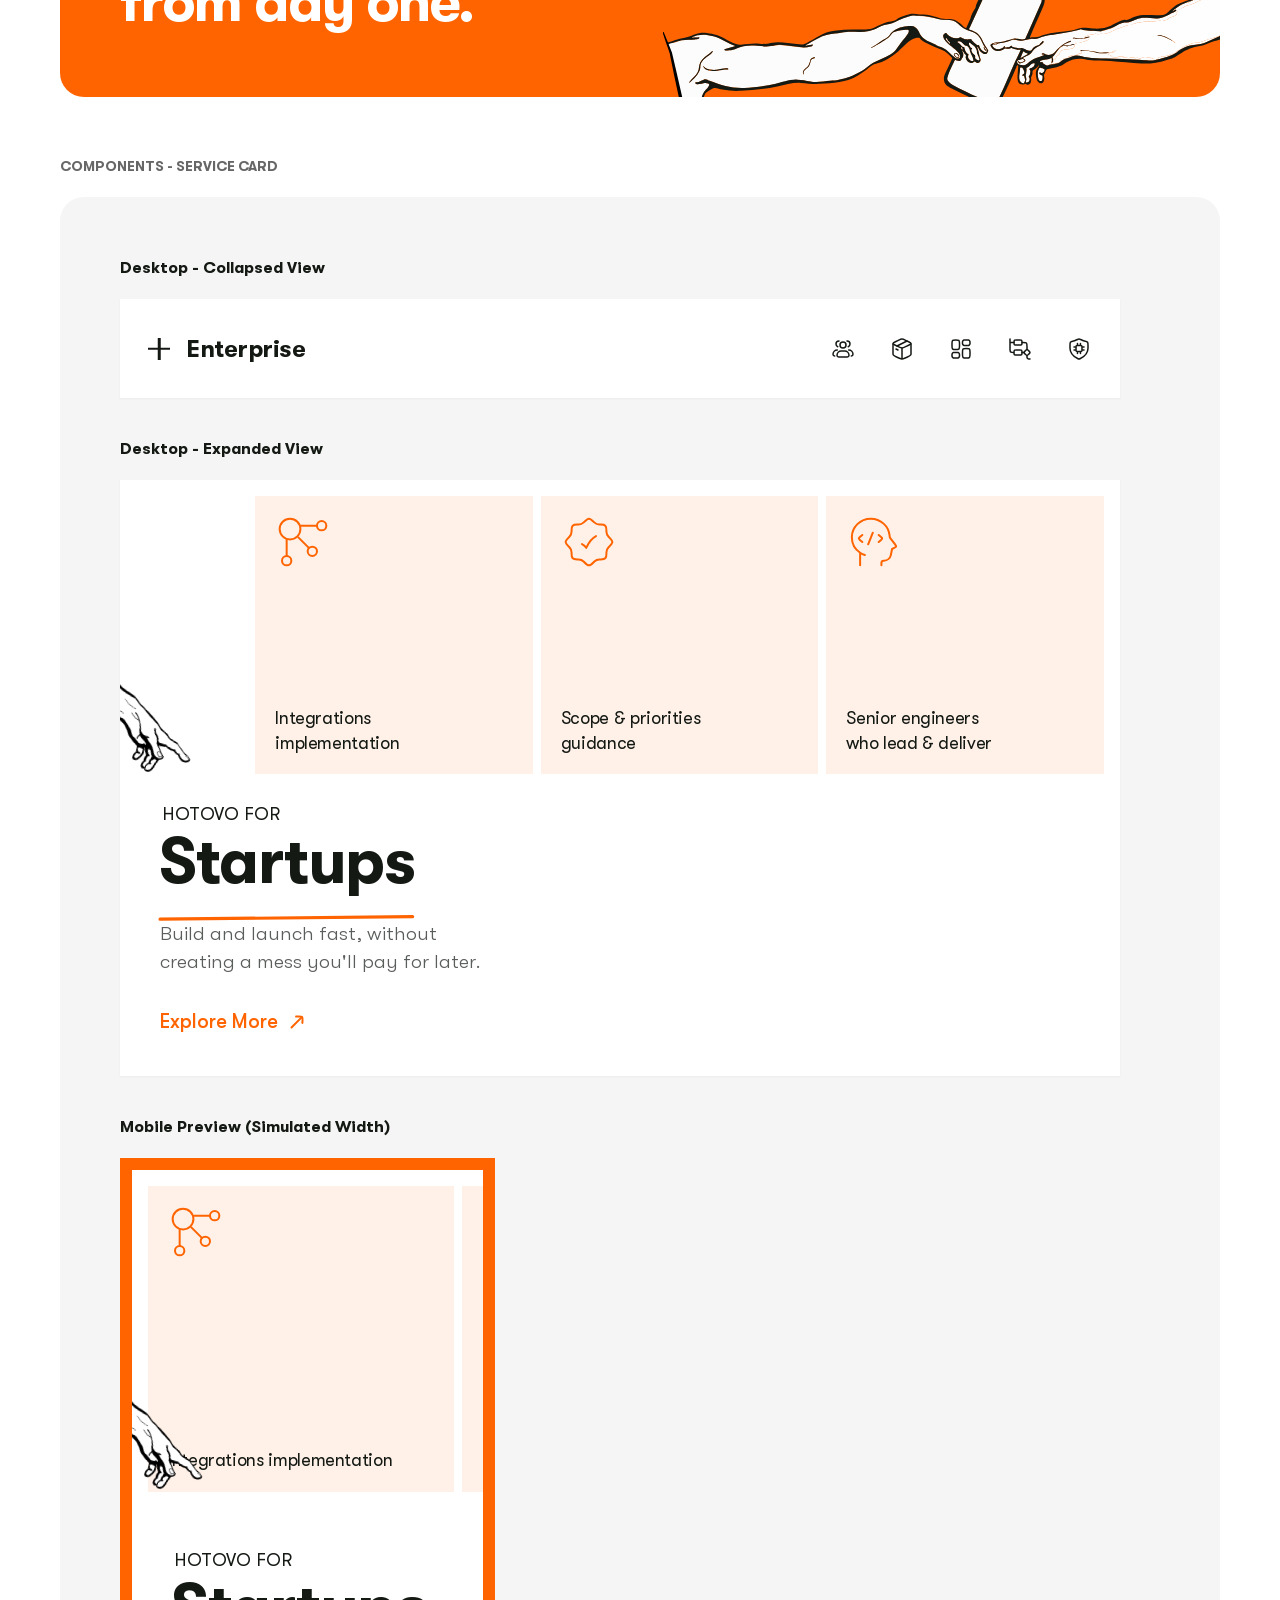
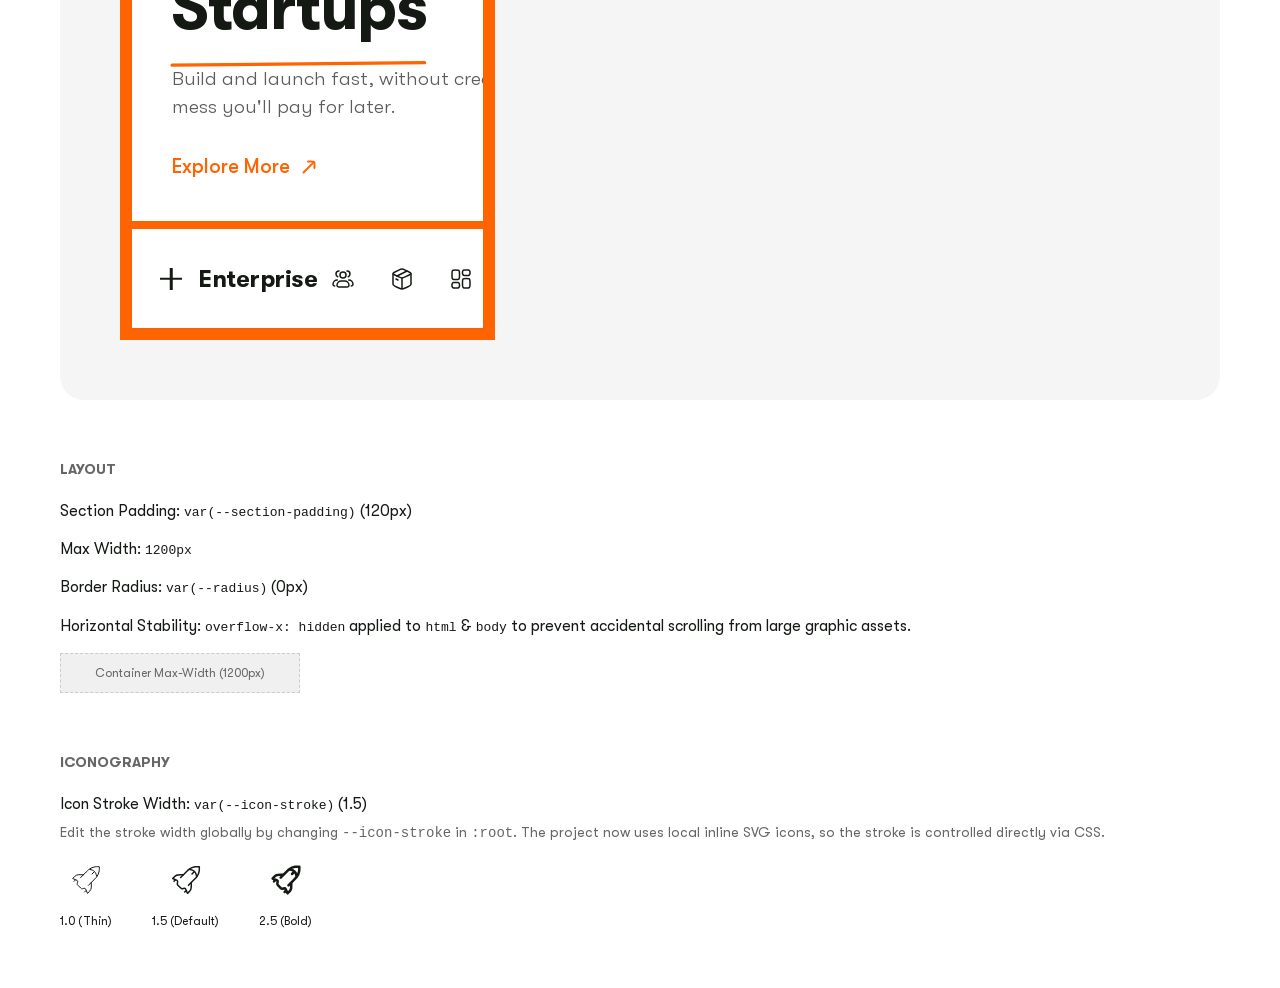
==== commit 7683a4d2: "feat: implement Our Work section with dynamic tabs, accordion layout, and animated case study carous" ====
--- a/styleguide.html
+++ b/styleguide.html
@@ -46,6 +46,10 @@
             background: var(--bg-peach);
         }
 
+        .color-box.purple {
+            background: var(--brand-purple);
+        }
+
         .preview-container {
             background: #f5f5f5;
             padding: 60px;
@@ -91,6 +95,10 @@
                 <div class="color-swatch">
                     <div class="color-box peach"></div>
                     <p>Peach Background<br>#fff5f0</p>
+                </div>
+                <div class="color-swatch">
+                    <div class="color-box purple"></div>
+                    <p>Brand Purple<br>#7800FF</p>
                 </div>
             </div>
         </section>
--- a/styles.css
+++ b/styles.css
@@ -49,6 +49,7 @@
 
 :root {
     --brand-orange: #ff6400;
+    --brand-purple: #7800FF;
     --content-primary: #141914;
     --content-secondary: rgba(20, 25, 20, 0.7);
     --bg-white: #ffffff;
@@ -111,6 +112,7 @@
     background: var(--section-bg, #ffffff);
     transition: background 0.5s ease;
     padding: var(--section-padding) 0 180px;
+    padding-bottom: 80px;
 }
 
 .services-header-intro {
@@ -164,7 +166,6 @@
     line-height: 1.2;
     letter-spacing: -0.02em;
     font-weight: 600;
-    max-width: 16ch;
     margin: 0;
 }
 
@@ -277,8 +278,533 @@
 }
 
 .our-work {
-    min-height: 400px;
     background: #E7DEDB;
+    padding: 80px 0;
+}
+
+.ow-header {
+    display: flex;
+    flex-direction: column;
+    gap: 12px;
+    margin-bottom: 48px;
+}
+
+.ow-eyebrow {
+    font-size: 20px;
+    color: var(--content-secondary);
+    line-height: 1.1;
+}
+
+.ow-headline {
+    font-size: 64px;
+    font-weight: 700;
+    line-height: 1.1;
+    letter-spacing: -0.03em;
+    color: var(--content-primary);
+}
+
+/* Tabs */
+.ow-tablist {
+    display: flex;
+    gap: 40px;
+    border-bottom: 1px solid #d2c1bc;
+    margin-bottom: 48px;
+    overflow-x: auto;
+    scrollbar-width: none;
+}
+
+.ow-tablist::-webkit-scrollbar {
+    display: none;
+}
+
+.ow-tab {
+    background: none;
+    border: none;
+    border-bottom: 4px solid transparent;
+    margin-bottom: -1px;
+    cursor: pointer;
+    font-family: var(--font);
+    font-size: 18px;
+    font-weight: 400;
+    line-height: 1.2;
+    color: var(--content-secondary);
+    padding: 24px 0;
+    transition: color 0.2s ease, border-color 0.2s ease;
+    display: flex;
+    flex-direction: row;
+    align-items: center;
+    gap: 10px;
+    white-space: nowrap;
+    flex-shrink: 0;
+}
+
+.ow-tab i,
+.ow-tab svg {
+    font-size: 24px;
+    width: 24px;
+    height: 24px;
+    color: var(--content-secondary);
+    transition: color 0.2s ease;
+    flex-shrink: 0;
+}
+
+.ow-tab svg path,
+.ow-tab svg circle,
+.ow-tab svg rect,
+.ow-tab svg line {
+    stroke-width: 1.75px !important;
+}
+
+.ow-tab:hover i,
+.ow-tab:hover svg,
+.ow-tab.is-active i,
+.ow-tab.is-active svg {
+    color: var(--content-primary);
+}
+
+.ow-tab-text {
+    display: flex;
+    flex-direction: column;
+    align-items: center;
+}
+
+.ow-tab-text::after {
+    content: attr(data-text);
+    font-weight: 500;
+    height: 0;
+    overflow: hidden;
+    visibility: hidden;
+    pointer-events: none;
+    user-select: none;
+}
+
+.ow-tab:hover {
+    color: var(--content-primary);
+}
+
+.ow-tab.is-active {
+    border-bottom-color: var(--content-primary);
+    color: var(--content-primary);
+    font-weight: 500;
+}
+
+.ow-panels {
+    overflow: hidden;
+}
+
+.ow-acc-header {
+    display: none;
+}
+
+/* Desktop: only active panel shown */
+.ow-panel {
+    display: none;
+}
+
+.ow-panel.is-active {
+    display: block;
+}
+
+.ow-panel-inner {
+    display: flex;
+    flex-direction: column;
+    gap: 40px;
+    padding: 0;
+}
+
+.ow-intro {
+    display: flex;
+    flex-direction: row;
+    align-items: flex-start;
+    justify-content: space-between;
+    gap: 40px;
+    padding: 8px 0 16px;
+}
+
+.ow-panel-headline {
+    font-size: 40px;
+    font-weight: 500;
+    line-height: 1.2;
+    letter-spacing: -0.03em;
+    color: var(--content-primary);
+    max-width: 560px;
+}
+
+.ow-more {
+    display: inline-flex;
+    align-items: center;
+    gap: 16px;
+    flex-shrink: 0;
+    margin-top: 6px;
+    text-decoration: none;
+    font-size: 18px;
+    font-weight: 500;
+    color: var(--content-primary);
+}
+
+.ow-more-icon {
+    width: 56px;
+    height: 40px;
+    background: #000000;
+    border: 1.5px solid #000000;
+    color: #ffffff;
+    border-radius: 100px;
+    display: flex;
+    align-items: center;
+    justify-content: center;
+    transition: width 0.25s ease, background 0.25s ease, color 0.25s ease, border-color 0.25s ease;
+}
+
+.ow-more-icon i,
+.ow-more-icon .hgi-icon {
+    font-size: 22px;
+    line-height: 1;
+}
+
+.ow-more:hover .ow-more-icon {
+    width: 80px;
+    background: var(--content-primary);
+    border-color: var(--content-primary);
+    color: #ffffff;
+}
+
+.ow-btn {
+    display: inline-flex;
+    align-items: center;
+    justify-content: center;
+    gap: 8px;
+    height: 56px;
+    padding: 0 32px;
+    border-radius: 50px;
+    font-size: 18px;
+    font-weight: 500;
+    line-height: 1.4;
+    text-decoration: none;
+    cursor: pointer;
+    transition: transform 0.15s ease, opacity 0.2s ease;
+}
+
+.ow-btn:hover {
+    transform: translateY(-2px);
+}
+
+.ow-btn-dark {
+    background: var(--content-primary);
+    color: #ffffff;
+    border: none;
+}
+
+/* Case studies */
+@keyframes scroll-cases {
+    from {
+        transform: translateX(0);
+    }
+
+    to {
+        transform: translateX(-50%);
+    }
+}
+
+.ow-cases {
+    overflow: hidden;
+    margin: 0;
+    padding: 24px 0;
+    cursor: grab;
+    user-select: none;
+    touch-action: pan-y;
+    -webkit-mask-image: linear-gradient(to right, transparent 0%, #000 10%, #000 90%, transparent 100%);
+    mask-image: linear-gradient(to right, transparent 0%, #000 10%, #000 90%, transparent 100%);
+}
+
+.ow-cases.is-dragging {
+    cursor: grabbing;
+}
+
+.ow-cases img {
+    -webkit-user-drag: none;
+}
+
+.ow-cases-track {
+    display: flex;
+    gap: 16px;
+    padding: 0;
+    width: max-content;
+    animation: scroll-cases 45s linear infinite;
+}
+
+.ow-case {
+    flex: 0 0 320px;
+    width: 320px;
+    background: #f9f7f6;
+    border-radius: 0;
+    padding: 32px 24px;
+    display: flex;
+    flex-direction: column;
+    gap: 32px;
+    transition: transform 0.25s ease;
+}
+
+.ow-case:hover {
+    transform: scale(1.05);
+}
+
+.ow-case-img {
+    aspect-ratio: 359 / 246;
+    overflow: hidden;
+    border-radius: 0;
+}
+
+.ow-case-img img {
+    width: 100%;
+    height: 100%;
+    object-fit: cover;
+    display: block;
+}
+
+.ow-case-text {
+    display: flex;
+    flex-direction: column;
+    gap: 5px;
+}
+
+.ow-case-project {
+    font-size: 13px;
+    font-weight: 500;
+    line-height: 1.4;
+    letter-spacing: 0.08em;
+    text-transform: uppercase;
+    color: var(--content-secondary);
+}
+
+.ow-case-title {
+    font-size: 24px;
+    font-weight: 700;
+    line-height: 1.2;
+    color: var(--content-primary);
+}
+
+.ow-case-link {
+    display: inline-flex;
+    align-items: center;
+    gap: 8px;
+    font-size: 16px;
+    font-weight: 500;
+    color: var(--content-secondary);
+    text-decoration: none;
+}
+
+.ow-arrow {
+    width: 7px;
+    height: 7px;
+    border-right: 2px solid currentColor;
+    border-top: 2px solid currentColor;
+    transform: rotate(45deg);
+    transition: transform 0.15s ease;
+}
+
+.ow-case-link:hover .ow-arrow {
+    transform: rotate(45deg) translate(2px, -2px);
+}
+
+/* CTA */
+.ow-cta {
+    display: flex;
+    flex-direction: column;
+    align-items: center;
+    text-align: center;
+    gap: 16px;
+    max-width: 712px;
+    margin: 0 auto;
+    padding-top: 120px;
+    padding-bottom: 72px;
+}
+
+.ow-cta-divider {
+    width: 120px;
+    height: 1px;
+    background-color: #d2c1bc;
+    margin-bottom: 24px;
+}
+
+.ow-cta-headline {
+    font-size: 40px;
+    font-weight: 700;
+    line-height: 1.1;
+    letter-spacing: -0.03em;
+    color: var(--content-primary);
+}
+
+.ow-cta-text {
+    font-size: 20px;
+    font-weight: 400;
+    line-height: 1.4;
+    color: var(--content-secondary);
+}
+
+.ow-cta .ow-btn {
+    margin-top: 32px;
+}
+
+/* Mobile: tabs become stacked accordions */
+@media (max-width: 860px) {
+    .ow-tablist {
+        display: none;
+    }
+
+    .ow-panels {
+        background: none;
+        border-radius: 0;
+        border-top: 1px solid #d2c1bc;
+        display: flex;
+        flex-direction: column;
+        gap: 0;
+        overflow: visible;
+    }
+
+    .ow-panel {
+        display: block;
+        background: none;
+        border-radius: 0;
+        border-bottom: 1px solid #d2c1bc;
+        overflow: visible;
+    }
+
+    .ow-acc-header {
+        display: flex;
+        align-items: center;
+        justify-content: space-between;
+        gap: 16px;
+        width: 100%;
+        background: none;
+        border: none;
+        cursor: pointer;
+        font-family: var(--font);
+        font-size: 18px;
+        font-weight: 500;
+        text-align: left;
+        color: var(--content-primary);
+        padding: 24px 0;
+    }
+
+    .ow-acc-label {
+        display: flex;
+        align-items: center;
+        gap: 12px;
+    }
+
+    .ow-acc-label i,
+    .ow-acc-label svg {
+        font-size: 24px;
+        width: 24px;
+        height: 24px;
+        color: var(--content-primary);
+        flex-shrink: 0;
+    }
+
+    .ow-acc-label svg path,
+    .ow-acc-label svg circle,
+    .ow-acc-label svg rect,
+    .ow-acc-label svg line {
+        stroke-width: 1.75px !important;
+    }
+
+    .ow-chevron {
+        width: 24px;
+        height: 24px;
+        font-size: 24px;
+        color: var(--content-secondary);
+        transition: transform 0.3s ease;
+        flex-shrink: 0;
+    }
+
+    .ow-chevron svg path {
+        stroke-width: 1.35px !important;
+    }
+
+    .ow-panel.is-open .ow-chevron {
+        transform: rotate(180deg);
+    }
+
+    .ow-panel-body {
+        display: grid;
+        grid-template-rows: 0fr;
+        grid-template-columns: minmax(0, 1fr);
+        overflow: visible;
+        clip-path: inset(0 -100vw);
+        transition: grid-template-rows 0.4s ease;
+    }
+
+    .ow-panel-body>* {
+        overflow: visible;
+        min-height: 0;
+        min-width: 0;
+    }
+
+    .ow-panel.is-open .ow-panel-body {
+        grid-template-rows: 1fr;
+    }
+
+    .ow-panel-inner {
+        gap: 32px;
+        padding: 0;
+    }
+
+    .ow-panel-inner> :first-child {
+        padding-top: 20px;
+    }
+
+    .ow-intro {
+        flex-direction: column;
+        align-items: flex-start;
+        gap: 20px;
+        padding: 4px 0 0;
+    }
+
+    .ow-headline {
+        font-size: 40px;
+    }
+
+    .ow-panel-headline {
+        font-size: 28px;
+        max-width: none;
+    }
+
+    .ow-more {
+        margin-top: 0;
+    }
+
+    .ow-cases {
+        width: 100vw;
+        margin-left: calc(50% - 50vw);
+        margin-right: calc(50% - 50vw);
+        padding-left: 0;
+        padding-right: 0;
+        -webkit-mask-image: none;
+        mask-image: none;
+    }
+
+    .ow-cases-track {
+        padding: 0 0 32px;
+    }
+
+    .ow-case {
+        flex: 0 0 300px;
+        width: 300px;
+    }
+
+    .ow-cta {
+        padding-top: 48px;
+        align-items: flex-start;
+        text-align: left;
+    }
+
+    .ow-cta-divider {
+        display: none;
+    }
+
+    .ow-cta-headline {
+        font-size: 32px;
+    }
 }
 
 .service[data-theme="orange"] .tile {
@@ -544,9 +1070,14 @@
     grid-template-columns: repeat(4, 1fr);
     grid-template-rows: 1fr 1fr;
     gap: 8px;
-    padding: 16px;
+    padding: 0 16px;
     background: var(--bg-white);
     position: relative;
+    transition: padding 0.45s ease;
+}
+
+.is-expanded .service-grid {
+    padding: 16px;
 }
 
 .service-grid .tile-1 {
@@ -677,7 +1208,7 @@
     gap: 6px;
     color: var(--brand-orange);
     text-decoration: none;
-    font-size: 18px;
+    font-size: 20px;
     font-weight: 500;
     align-self: flex-start;
     padding-top: 16px;
@@ -716,7 +1247,6 @@
     line-height: 1.4;
     letter-spacing: -0.02em;
     color: var(--content-primary);
-    text-wrap: balance;
 }
 
 @media (max-width: 1200px) {
@@ -766,16 +1296,14 @@
         gap: 10px;
     }
 
-    .metrics-headline {
-        max-width: 12ch;
-    }
-
     .metric-card {
         min-height: auto;
     }
 
-    .section-headline {
+    .section-headline,
+    .section-headline.white {
         font-size: 36px;
+        line-height: 1.1;
     }
 
     .header-visual {
@@ -823,7 +1351,7 @@
     }
 
     .headline {
-        font-size: 64px;
+        font-size: 52px;
     }
 
     .description {
@@ -880,7 +1408,6 @@
 
     .metrics-headline {
         font-size: 38px;
-        max-width: 10ch;
     }
 
     .metric-label {
@@ -893,12 +1420,20 @@
         gap: 8px;
     }
 
-    .section-headline {
-        font-size: 28px;
+    .section-headline,
+    .section-headline.white {
+        font-size: 40px;
+        line-height: 1.1;
     }
 
     .header-visual {
-        height: 180px;
+        height: 96px;
+        margin-top: -8px;
+        overflow: visible;
+    }
+
+    .hands-container {
+        bottom: -132px;
     }
 
     .hands-graphic {
@@ -906,7 +1441,7 @@
     }
 
     .headline {
-        font-size: 64px;
+        font-size: 44px;
     }
 
     .service-intro {
@@ -935,4 +1470,45 @@
         width: 2px;
         height: 18px;
     }
-}+}
+
+.purple-section {
+    background-color: var(--brand-purple);
+    height: 600px;
+    width: 100%;
+}
+
+.mobile-prototype-message {
+    display: none;
+    align-items: center;
+    justify-content: center;
+    text-align: center;
+    padding: 32px;
+    font-size: 20px;
+    font-weight: 500;
+    line-height: 1.4;
+    color: #ffffff;
+    height: 100%;
+    width: 100%;
+}
+
+/* Hide section content on tablet and mobile viewports */
+@media (max-width: 1000px) {
+    .services-section,
+    .hero {
+        height: 240px;
+        min-height: 240px !important;
+        padding: 0 !important;
+        overflow: hidden;
+    }
+
+    .services-section > .services-header-intro,
+    .services-section > .container,
+    .hero > .hero-container {
+        display: none !important;
+    }
+
+    .mobile-prototype-message {
+        display: flex !important;
+    }
+}
